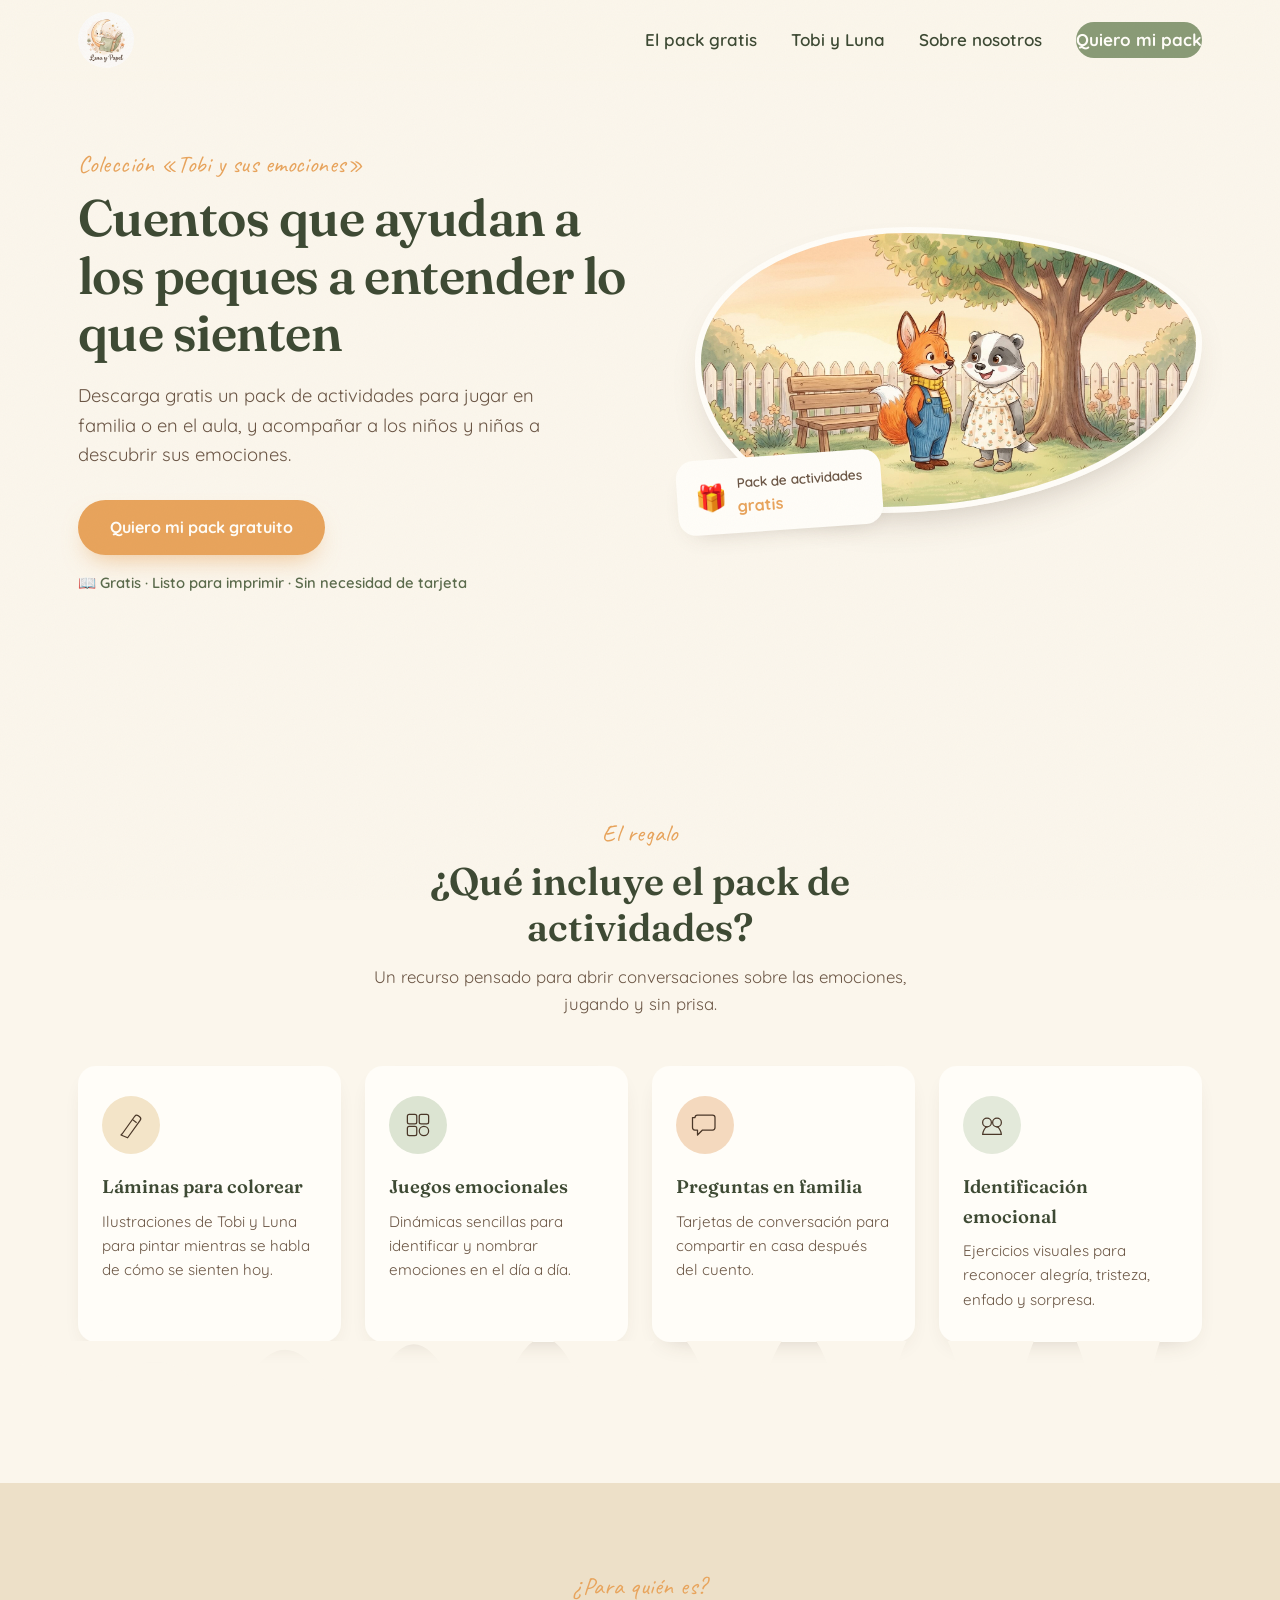
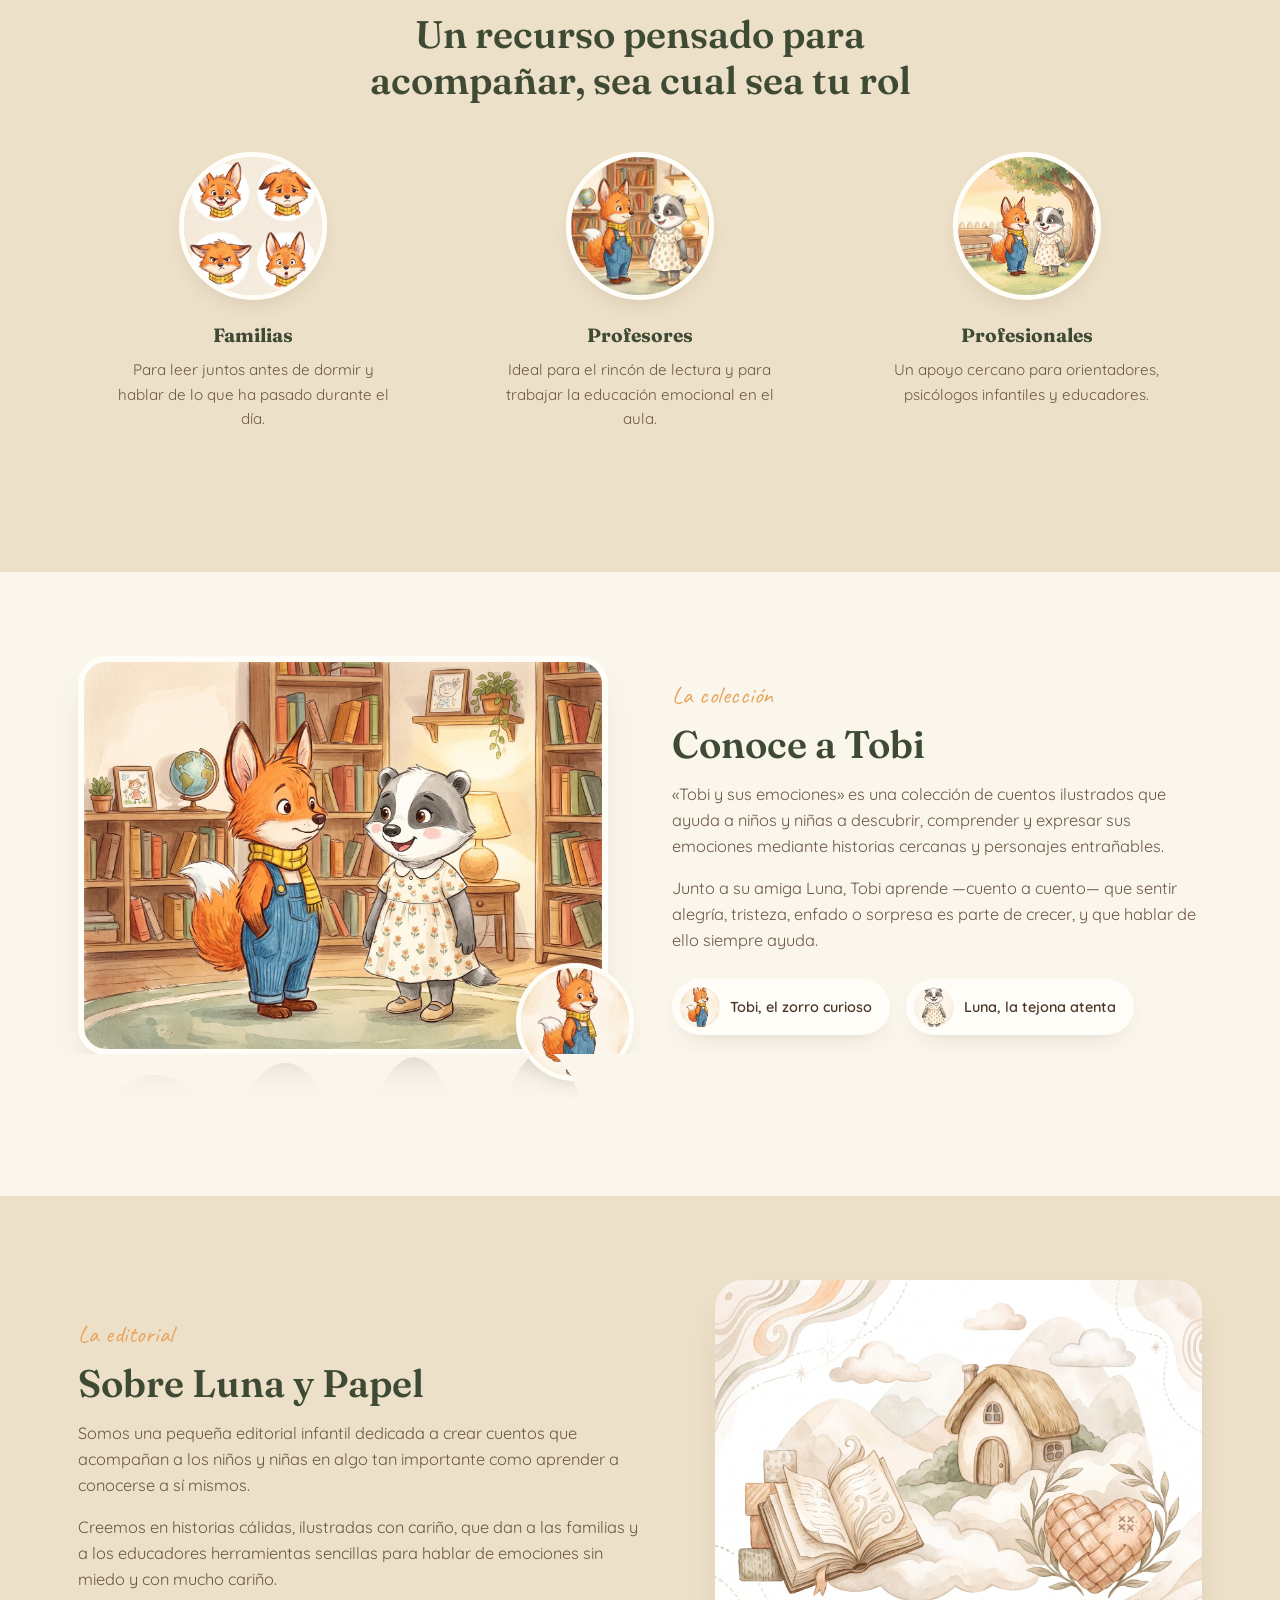
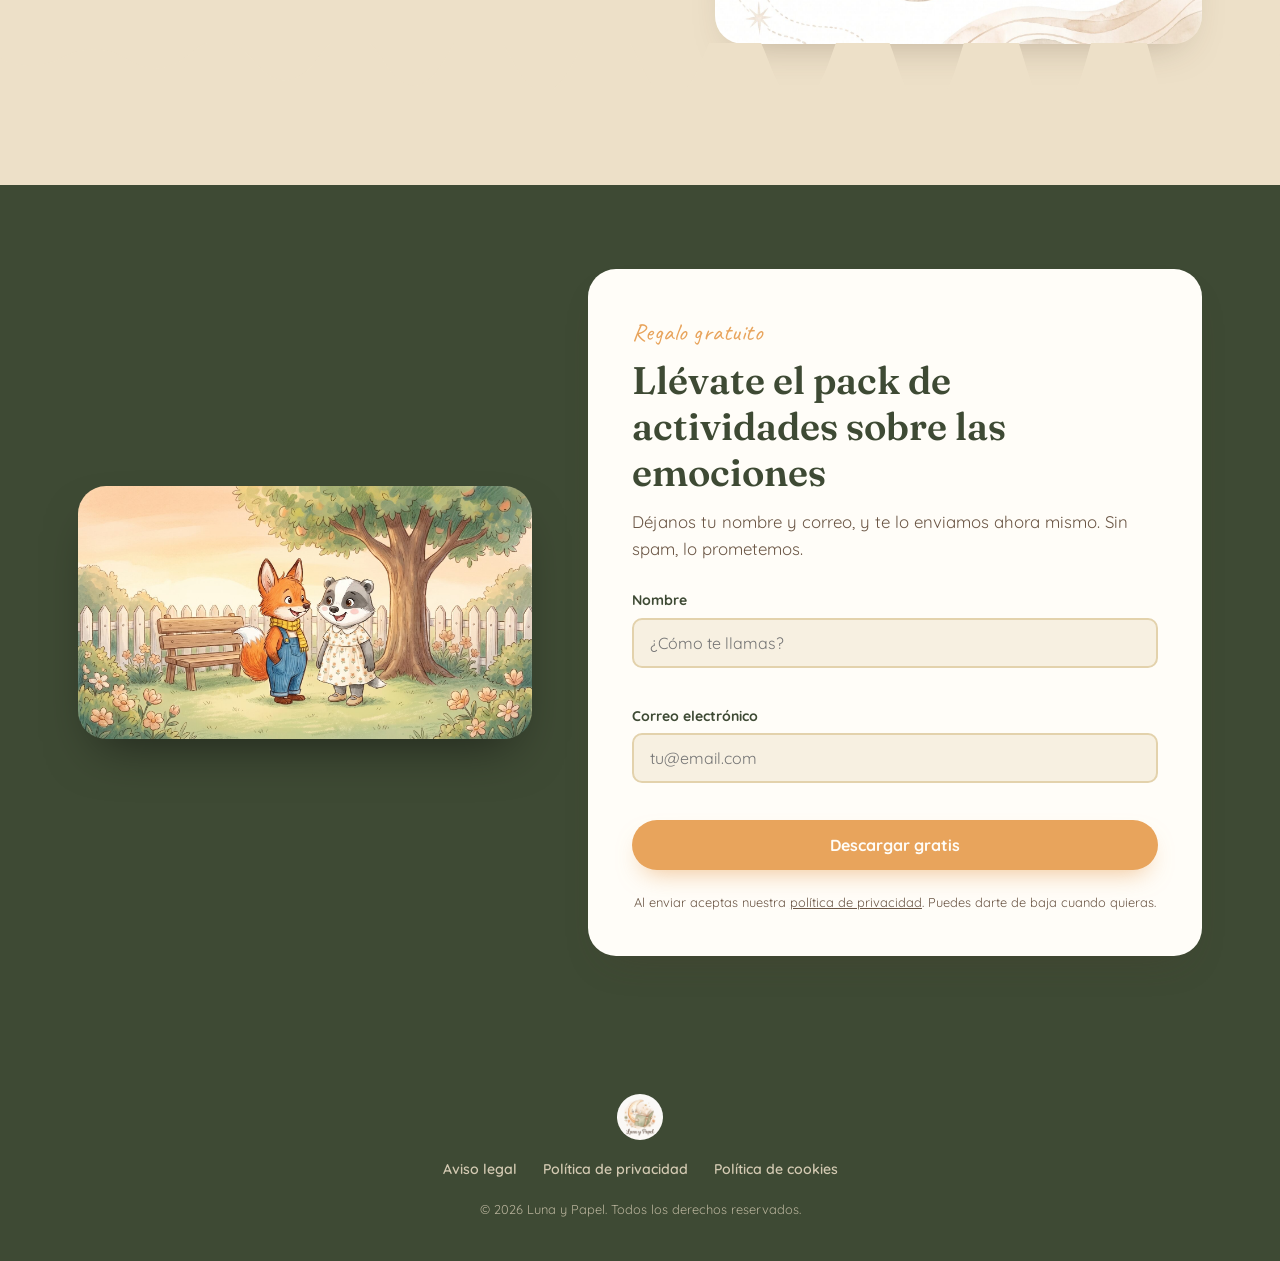
==== index.html @ a31ca4cf "Add files via upload" ====
<!DOCTYPE html>
<html lang="es">
<head>
<meta charset="UTF-8">
<meta name="viewport" content="width=device-width, initial-scale=1.0">
<title>Luna y Papel — Cuentos para entender las emociones</title>
<meta name="description" content="Pack de actividades gratuito sobre las emociones, inspirado en la colección de cuentos infantiles «Tobi y sus emociones». Para familias, profesores y educadores.">

<!-- Open Graph -->
<meta property="og:title" content="Luna y Papel — Cuentos que ayudan a los peques a entender lo que sienten">
<meta property="og:description" content="Descarga gratis el Pack de actividades sobre las emociones.">
<meta property="og:image" content="images/hero-jardin.jpg">
<meta property="og:type" content="website">

<link rel="icon" type="image/jpeg" href="images/logo.jpg">

<link rel="preconnect" href="https://fonts.googleapis.com">
<link rel="preconnect" href="https://fonts.gstatic.com" crossorigin>
<link href="https://fonts.googleapis.com/css2?family=Fraunces:ital,opsz,wght@0,9..144,400;0,9..144,500;0,9..144,600;0,9..144,700;1,9..144,500&family=Quicksand:wght@400;500;600;700&family=Caveat:wght@500;600;700&display=swap" rel="stylesheet">

<link rel="stylesheet" href="css/styles.css">
</head>
<body>

<!-- Bordado decorativo superior -->
<div class="grain-overlay" aria-hidden="true"></div>

<!-- ============ HEADER ============ -->
<header class="site-header" id="siteHeader">
  <div class="container header-inner">
    <a href="#top" class="brand">
      <img src="images/logo.jpg" alt="Luna y Papel" class="brand-logo">
    </a>
    <nav class="main-nav" id="mainNav">
      <a href="#pack">El pack gratis</a>
      <a href="#tobi">Tobi y Luna</a>
      <a href="#sobre-nosotros">Sobre nosotros</a>
      <a href="#captacion" class="nav-cta">Quiero mi pack</a>
    </nav>
    <button class="nav-toggle" id="navToggle" aria-label="Abrir menú" aria-expanded="false">
      <span></span><span></span><span></span>
    </button>
  </div>
</header>

<main id="top">

  <!-- ============ HERO ============ -->
  <section class="hero">
    <div class="container hero-inner">
      <div class="hero-copy reveal">
        <p class="eyebrow">Colección «Tobi y sus emociones»</p>
        <h1 class="hero-title">Cuentos que ayudan a los peques a entender lo que sienten</h1>
        <p class="hero-subtitle">Descarga gratis un pack de actividades para jugar en familia o en el aula, y acompañar a los niños y niñas a descubrir sus emociones.</p>
        <a href="#captacion" class="btn btn-primary">Quiero mi pack gratuito</a>
        <p class="hero-microcopy">📖 Gratis · Listo para imprimir · Sin necesidad de tarjeta</p>
      </div>
      <div class="hero-art reveal">
        <div class="hero-blob">
          <img src="images/hero-jardin.jpg" alt="Tobi el zorro y Luna la tejona conversando en un jardín cálido al atardecer">
        </div>
        <div class="hero-badge">
          <span class="badge-emoji">🎁</span>
          <span>Pack de actividades<br><strong>gratis</strong></span>
        </div>
      </div>
    </div>
    <div class="torn-edge" aria-hidden="true"></div>
  </section>

  <!-- ============ QUÉ INCLUYE EL PACK ============ -->
  <section class="section" id="pack">
    <div class="container">
      <p class="eyebrow center reveal">El regalo</p>
      <h2 class="section-title center reveal">¿Qué incluye el pack de actividades?</h2>
      <p class="section-lead center reveal">Un recurso pensado para abrir conversaciones sobre las emociones, jugando y sin prisa.</p>

      <div class="card-grid">
        <div class="feature-card reveal">
          <div class="feature-icon" style="--icon-bg:#F3E4C8;">
            <svg viewBox="0 0 48 48" fill="none"><path d="M10 38L30 10a4 4 0 0 1 5.6-.8l2.2 1.7a4 4 0 0 1 .8 5.6L18.6 44.4 8 40l2-2z" stroke="#4A3728" stroke-width="2" stroke-linejoin="round"/><path d="M26 15l7 5.4" stroke="#4A3728" stroke-width="2"/></svg>
          </div>
          <h3>Láminas para colorear</h3>
          <p>Ilustraciones de Tobi y Luna para pintar mientras se habla de cómo se sienten hoy.</p>
        </div>

        <div class="feature-card reveal">
          <div class="feature-icon" style="--icon-bg:#DCE4D2;">
            <svg viewBox="0 0 48 48" fill="none"><rect x="7" y="7" width="15" height="15" rx="3" stroke="#4A3728" stroke-width="2"/><rect x="26" y="7" width="15" height="15" rx="3" stroke="#4A3728" stroke-width="2"/><rect x="7" y="26" width="15" height="15" rx="3" stroke="#4A3728" stroke-width="2"/><circle cx="33.5" cy="33.5" r="7.5" stroke="#4A3728" stroke-width="2"/></svg>
          </div>
          <h3>Juegos emocionales</h3>
          <p>Dinámicas sencillas para identificar y nombrar emociones en el día a día.</p>
        </div>

        <div class="feature-card reveal">
          <div class="feature-icon" style="--icon-bg:#F4D9BE;">
            <svg viewBox="0 0 48 48" fill="none"><path d="M8 12a4 4 0 0 1 4-4h24a4 4 0 0 1 4 4v16a4 4 0 0 1-4 4H20l-8 8v-8h-4a4 4 0 0 1-4-4V12z" stroke="#4A3728" stroke-width="2" stroke-linejoin="round"/></svg>
          </div>
          <h3>Preguntas en familia</h3>
          <p>Tarjetas de conversación para compartir en casa después del cuento.</p>
        </div>

        <div class="feature-card reveal">
          <div class="feature-icon" style="--icon-bg:#E3E9DA;">
            <svg viewBox="0 0 48 48" fill="none"><circle cx="16" cy="20" r="7" stroke="#4A3728" stroke-width="2"/><circle cx="32" cy="20" r="7" stroke="#4A3728" stroke-width="2"/><path d="M16 27c-3 0-7 8-7 12h30c0-4-4-12-7-12" stroke="#4A3728" stroke-width="2" stroke-linecap="round" stroke-linejoin="round"/></svg>
          </div>
          <h3>Identificación emocional</h3>
          <p>Ejercicios visuales para reconocer alegría, tristeza, enfado y sorpresa.</p>
        </div>
      </div>
    </div>
    <div class="torn-edge flip" aria-hidden="true"></div>
  </section>

  <!-- ============ PARA QUIÉN ES ============ -->
  <section class="section section-alt" id="para-quien">
    <div class="container">
      <p class="eyebrow center reveal">¿Para quién es?</p>
      <h2 class="section-title center reveal">Un recurso pensado para acompañar, sea cual sea tu rol</h2>

      <div class="audience-grid">
        <div class="audience-item reveal">
          <div class="audience-avatar">
            <img src="images/tobi-emociones.jpg" alt="Cuatro expresiones de Tobi: feliz, triste, frustrado y sorprendido">
          </div>
          <h3>Familias</h3>
          <p>Para leer juntos antes de dormir y hablar de lo que ha pasado durante el día.</p>
        </div>
        <div class="audience-item reveal">
          <div class="audience-avatar">
            <img src="images/tobi-luna-habitacion.jpg" alt="Tobi y Luna conversando rodeados de libros">
          </div>
          <h3>Profesores</h3>
          <p>Ideal para el rincón de lectura y para trabajar la educación emocional en el aula.</p>
        </div>
        <div class="audience-item reveal">
          <div class="audience-avatar">
            <img src="images/hero-jardin.jpg" alt="Tobi y Luna en un jardín, conversando con calma">
          </div>
          <h3>Profesionales</h3>
          <p>Un apoyo cercano para orientadores, psicólogos infantiles y educadores.</p>
        </div>
      </div>
    </div>
    <div class="torn-edge" aria-hidden="true"></div>
  </section>

  <!-- ============ CONOCE A TOBI ============ -->
  <section class="section" id="tobi">
    <div class="container tobi-inner">
      <div class="tobi-art reveal">
        <img src="images/tobi-luna-habitacion.jpg" alt="Tobi el zorro y Luna la tejona charlando en una habitación acogedora llena de libros">
        <div class="tobi-portrait-float">
          <img src="images/tobi-solo.jpg" alt="Retrato de Tobi el zorro">
        </div>
      </div>
      <div class="tobi-copy reveal">
        <p class="eyebrow">La colección</p>
        <h2 class="section-title">Conoce a Tobi</h2>
        <p class="tobi-text">«Tobi y sus emociones» es una colección de cuentos ilustrados que ayuda a niños y niñas a descubrir, comprender y expresar sus emociones mediante historias cercanas y personajes entrañables.</p>
        <p class="tobi-text">Junto a su amiga Luna, Tobi aprende —cuento a cuento— que sentir alegría, tristeza, enfado o sorpresa es parte de crecer, y que hablar de ello siempre ayuda.</p>
        <div class="character-chips">
          <div class="chip">
            <img src="images/tobi-solo.jpg" alt="Tobi">
            <span>Tobi, el zorro curioso</span>
          </div>
          <div class="chip">
            <img src="images/luna-sola.jpg" alt="Luna">
            <span>Luna, la tejona atenta</span>
          </div>
        </div>
      </div>
    </div>
    <div class="torn-edge flip" aria-hidden="true"></div>
  </section>

  <!-- ============ SOBRE LUNA Y PAPEL ============ -->
  <section class="section section-alt" id="sobre-nosotros">
    <div class="container about-inner">
      <div class="about-copy reveal">
        <p class="eyebrow">La editorial</p>
        <h2 class="section-title">Sobre Luna y Papel</h2>
        <p class="tobi-text">Somos una pequeña editorial infantil dedicada a crear cuentos que acompañan a los niños y niñas en algo tan importante como aprender a conocerse a sí mismos.</p>
        <p class="tobi-text">Creemos en historias cálidas, ilustradas con cariño, que dan a las familias y a los educadores herramientas sencillas para hablar de emociones sin miedo y con mucho cariño.</p>
      </div>
      <div class="about-art reveal">
        <img src="images/hogar-simbolico.jpg" alt="Ilustración de una casita acogedora, un libro abierto y un corazón, símbolos de Luna y Papel">
      </div>
    </div>
    <div class="torn-edge" aria-hidden="true"></div>
  </section>

  <!-- ============ CAPTACIÓN ============ -->
  <section class="section capture-section" id="captacion">
    <div class="container capture-inner">
      <div class="capture-art reveal">
        <img src="images/hero-jardin.jpg" alt="Tobi y Luna esperando para acompañarte">
      </div>
      <div class="capture-card reveal">
        <p class="eyebrow">Regalo gratuito</p>
        <h2 class="section-title">Llévate el pack de actividades sobre las emociones</h2>
        <p class="section-lead">Déjanos tu nombre y correo, y te lo enviamos ahora mismo. Sin spam, lo prometemos.</p>

        <form id="leadForm" class="lead-form" novalidate>
          <div class="field">
            <label for="name">Nombre</label>
            <input type="text" id="name" name="name" placeholder="¿Cómo te llamas?" required autocomplete="given-name">
            <span class="field-error" id="nameError"></span>
          </div>
          <div class="field">
            <label for="email">Correo electrónico</label>
            <input type="email" id="email" name="email" placeholder="tu@email.com" required autocomplete="email">
            <span class="field-error" id="emailError"></span>
          </div>
          <button type="submit" class="btn btn-primary btn-block">
            <span class="btn-label">Descargar gratis</span>
          </button>
          <p class="form-privacy">Al enviar aceptas nuestra <a href="#privacidad">política de privacidad</a>. Puedes darte de baja cuando quieras.</p>
        </form>

        <div class="lead-success" id="leadSuccess" hidden>
          <div class="success-icon">🌙</div>
          <h3>¡Gracias, <span id="successName">amigo/a</span>!</h3>
          <p>Revisa tu correo — tu pack de actividades está a punto de llegar.</p>
        </div>
      </div>
    </div>
  </section>

</main>

<!-- ============ FOOTER ============ -->
<footer class="site-footer">
  <div class="container footer-inner">
    <img src="images/logo.jpg" alt="Luna y Papel" class="footer-logo">
    <nav class="footer-nav">
      <a href="#aviso-legal" id="aviso-legal">Aviso legal</a>
      <a href="#privacidad" id="privacidad">Política de privacidad</a>
      <a href="#cookies" id="cookies">Política de cookies</a>
    </nav>
    <p class="footer-copy">© <span id="year"></span> Luna y Papel. Todos los derechos reservados.</p>
  </div>
</footer>

<script src="js/script.js"></script>
</body>
</html>
---- css/styles.css ----
/* ==========================================================
   LUNA Y PAPEL — Design tokens
   ========================================================== */
:root{
  --cream:        #FBF6EC;
  --cream-soft:    #F7F0E1;
  --beige:        #EDE0C8;
  --beige-deep:   #E3D2AC;
  --sage:         #8A9B76;
  --sage-dark:    #5B6B4C;
  --sage-deepest: #3E4A34;
  --apricot:      #E8A45C;
  --apricot-soft: #F3C88E;
  --ink:          #4A3728;
  --ink-soft:     #6B5645;
  --paper-white:  #FFFDF8;

  --font-display: "Fraunces", Georgia, serif;
  --font-body: "Quicksand", "Trebuchet MS", sans-serif;
  --font-script: "Caveat", cursive;

  --radius-lg: 28px;
  --radius-md: 18px;
  --radius-sm: 10px;

  --shadow-soft: 0 18px 40px -22px rgba(74, 55, 40, 0.35);
  --shadow-card: 0 10px 26px -16px rgba(74, 55, 40, 0.3);

  --container-w: 1180px;
}

/* ==========================================================
   RESET
   ========================================================== */
*, *::before, *::after{ box-sizing: border-box; }
html{ scroll-behavior: smooth; }
body{
  margin:0;
  font-family: var(--font-body);
  color: var(--ink);
  background: var(--cream);
  font-size: 17px;
  line-height: 1.6;
  -webkit-font-smoothing: antialiased;
}
img{ max-width:100%; display:block; }
a{ color: inherit; text-decoration:none; }
ul{ list-style:none; margin:0; padding:0; }
button{ font-family:inherit; cursor:pointer; }
h1,h2,h3{ font-family: var(--font-display); margin:0; color: var(--sage-deepest); }
p{ margin:0; }

.container{
  max-width: var(--container-w);
  margin: 0 auto;
  padding: 0 28px;
}

@media (prefers-reduced-motion: reduce){
  html{ scroll-behavior:auto; }
  *{ animation-duration: 0.01ms !important; transition-duration: 0.01ms !important; }
}

/* subtle paper grain */
.grain-overlay{
  position: fixed; inset:0; pointer-events:none; z-index: 999;
  opacity: 0.035; mix-blend-mode: multiply;
  background-image: url("data:image/svg+xml,%3Csvg xmlns='http://www.w3.org/2000/svg' width='120' height='120'%3E%3Cfilter id='n'%3E%3CfeTurbulence type='fractalNoise' baseFrequency='0.9' numOctaves='2' stitchTiles='stitch'/%3E%3C/filter%3E%3Crect width='100%25' height='100%25' filter='url(%23n)'/%3E%3C/svg%3E");
}

/* ==========================================================
   REVEAL ON SCROLL
   ========================================================== */
.reveal{
  opacity: 0;
  transform: translateY(22px);
  transition: opacity 0.7s ease, transform 0.7s ease;
}
.reveal.is-visible{
  opacity: 1;
  transform: translateY(0);
}

/* ==========================================================
   BUTTONS
   ========================================================== */
.btn{
  display: inline-flex;
  align-items:center;
  justify-content:center;
  gap: 8px;
  padding: 15px 32px;
  border-radius: 999px;
  font-family: var(--font-body);
  font-weight: 700;
  font-size: 1rem;
  border: none;
  cursor: pointer;
  transition: transform 0.25s ease, box-shadow 0.25s ease, background 0.25s ease;
}
.btn-primary{
  background: var(--apricot);
  color: var(--paper-white);
  box-shadow: 0 12px 24px -10px rgba(232, 164, 92, 0.65);
}
.btn-primary:hover{
  background: #DE944A;
  transform: translateY(-2px);
  box-shadow: 0 16px 28px -10px rgba(232, 164, 92, 0.75);
}
.btn-primary:active{ transform: translateY(0); }
.btn-block{ width: 100%; }

/* ==========================================================
   HEADER
   ========================================================== */
.site-header{
  position: sticky;
  top: 0;
  z-index: 100;
  background: rgba(251, 246, 236, 0.85);
  backdrop-filter: blur(10px);
  border-bottom: 1px solid transparent;
  transition: border-color 0.3s ease, box-shadow 0.3s ease;
}
.site-header.scrolled{
  border-bottom-color: var(--beige-deep);
  box-shadow: 0 6px 18px -14px rgba(74,55,40,0.4);
}
.header-inner{
  display:flex;
  align-items:center;
  justify-content:space-between;
  padding-top: 12px;
  padding-bottom: 12px;
}
.brand-logo{
  height: 56px;
  width: auto;
  border-radius: 50%;
  object-fit: cover;
}
.main-nav{
  display:flex;
  align-items:center;
  gap: 34px;
  font-weight: 600;
  color: var(--sage-deepest);
}
.main-nav a{
  position: relative;
  padding: 4px 0;
  transition: color 0.2s ease;
}
.main-nav a:not(.nav-cta):hover{ color: var(--apricot); }
.main-nav a:not(.nav-cta)::after{
  content:"";
  position:absolute; left:0; bottom:-2px;
  width:0; height:2px;
  background: var(--apricot);
  transition: width 0.25s ease;
}
.main-nav a:not(.nav-cta):hover::after{ width: 100%; }
.nav-cta{
  background: var(--sage);
  color: var(--paper-white) !important;
  padding: 10px 22px;
  border-radius: 999px;
  font-weight: 700;
  transition: background 0.25s ease, transform 0.25s ease;
}
.nav-cta:hover{ background: var(--sage-dark); transform: translateY(-1px); }

.nav-toggle{
  display:none;
  flex-direction:column;
  gap: 5px;
  background:none;
  border:none;
  padding: 8px;
}
.nav-toggle span{
  width: 24px; height: 2px;
  background: var(--sage-deepest);
  border-radius: 2px;
  transition: transform 0.25s ease, opacity 0.25s ease;
}

/* ==========================================================
   HERO
   ========================================================== */
.hero{
  position: relative;
  padding: 64px 0 0;
  overflow: hidden;
}
.hero-inner{
  display: grid;
  grid-template-columns: 1.05fr 0.95fr;
  gap: 56px;
  align-items: center;
  padding-bottom: 90px;
}
.eyebrow{
  font-family: var(--font-script);
  font-size: 1.5rem;
  color: var(--apricot);
  margin: 0 0 6px;
  letter-spacing: 0.02em;
}
.eyebrow.center{ text-align:center; }
.hero-title{
  font-size: clamp(2.1rem, 4vw, 3.35rem);
  line-height: 1.12;
  font-weight: 600;
  margin-bottom: 20px;
  letter-spacing: -0.01em;
}
.hero-subtitle{
  font-size: 1.15rem;
  color: var(--ink-soft);
  max-width: 480px;
  margin-bottom: 30px;
}
.hero-microcopy{
  margin-top: 16px;
  font-size: 0.92rem;
  color: var(--sage-dark);
  font-weight: 600;
}

.hero-art{ position: relative; }
.hero-blob{
  border-radius: 42% 58% 63% 37% / 47% 40% 60% 53%;
  overflow: hidden;
  box-shadow: var(--shadow-soft);
  aspect-ratio: 16 / 9;
  border: 6px solid var(--paper-white);
}
.hero-blob img{ width:100%; height:100%; object-fit: cover; }

.hero-badge{
  position: absolute;
  bottom: -18px;
  left: -18px;
  background: var(--paper-white);
  border-radius: var(--radius-md);
  padding: 14px 18px;
  box-shadow: var(--shadow-card);
  display:flex;
  align-items:center;
  gap: 10px;
  font-family: var(--font-body);
  font-size: 0.85rem;
  font-weight: 600;
  color: var(--ink-soft);
  transform: rotate(-4deg);
}
.hero-badge strong{ color: var(--apricot); font-size: 1rem; }
.badge-emoji{ font-size: 1.6rem; }

/* torn paper divider */
.torn-edge{
  position: relative;
  height: 46px;
  width: 100%;
  background: var(--cream);
  -webkit-mask-image: url("data:image/svg+xml,%3Csvg xmlns='http://www.w3.org/2000/svg' viewBox='0 0 1200 60' preserveAspectRatio='none'%3E%3Cpath d='M0 20 Q30 40 60 18 T120 22 T180 12 T240 26 T300 16 T360 24 T420 14 T480 22 T540 18 T600 26 T660 16 T720 22 T780 14 T840 24 T900 16 T960 22 T1020 14 T1080 24 T1140 16 T1200 20 L1200 60 L0 60 Z'/%3E%3C/svg%3E");
  mask-image: url("data:image/svg+xml,%3Csvg xmlns='http://www.w3.org/2000/svg' viewBox='0 0 1200 60' preserveAspectRatio='none'%3E%3Cpath d='M0 20 Q30 40 60 18 T120 22 T180 12 T240 26 T300 16 T360 24 T420 14 T480 22 T540 18 T600 26 T660 16 T720 22 T780 14 T840 24 T900 16 T960 22 T1020 14 T1080 24 T1140 16 T1200 20 L1200 60 L0 60 Z'/%3E%3C/svg%3E");
  -webkit-mask-size: 100% 100%;
  mask-size: 100% 100%;
  margin-top: -1px;
}
.section-alt .torn-edge,
.torn-edge.flip{
  background: var(--cream);
}
.torn-edge.flip{
  transform: scaleY(-1);
}

/* ==========================================================
   SECTIONS (generic)
   ========================================================== */
.section{
  position: relative;
  padding: 84px 0 96px;
  background: var(--cream);
}
.section-alt{
  background: var(--beige);
}
.section-alt .torn-edge{ background: var(--beige); }
.section-title{
  font-size: clamp(1.7rem, 3vw, 2.4rem);
  font-weight: 600;
  line-height: 1.2;
  margin-bottom: 14px;
  max-width: 640px;
}
.section-title.center{ margin-left:auto; margin-right:auto; text-align:center; }
.section-lead{
  color: var(--ink-soft);
  font-size: 1.05rem;
  max-width: 560px;
  margin-bottom: 20px;
}
.section-lead.center{ margin-left:auto; margin-right:auto; text-align:center; }

/* ==========================================================
   FEATURE CARDS (pack contents)
   ========================================================== */
.card-grid{
  margin-top: 48px;
  display: grid;
  grid-template-columns: repeat(4, 1fr);
  gap: 24px;
}
.feature-card{
  background: var(--paper-white);
  border-radius: var(--radius-md);
  padding: 30px 24px;
  box-shadow: var(--shadow-card);
  transition: transform 0.3s ease, box-shadow 0.3s ease;
}
.feature-card:hover{
  transform: translateY(-6px);
  box-shadow: 0 20px 34px -18px rgba(74,55,40,0.4);
}
.feature-icon{
  width: 58px; height: 58px;
  border-radius: 50%;
  background: var(--icon-bg, var(--beige));
  display:flex; align-items:center; justify-content:center;
  margin-bottom: 18px;
}
.feature-icon svg{ width: 30px; height: 30px; }
.feature-card h3{
  font-size: 1.15rem;
  margin-bottom: 8px;
  font-weight: 600;
}
.feature-card p{
  color: var(--ink-soft);
  font-size: 0.95rem;
}

/* ==========================================================
   AUDIENCE
   ========================================================== */
.audience-grid{
  margin-top: 48px;
  display: grid;
  grid-template-columns: repeat(3, 1fr);
  gap: 36px;
  text-align: center;
}
.audience-avatar{
  width: 148px; height: 148px;
  border-radius: 50%;
  overflow: hidden;
  margin: 0 auto 20px;
  border: 5px solid var(--paper-white);
  box-shadow: var(--shadow-card);
}
.audience-avatar img{ width:100%; height:100%; object-fit: cover; }
.audience-item h3{ font-size: 1.2rem; margin-bottom: 8px; }
.audience-item p{ color: var(--ink-soft); font-size: 0.95rem; max-width: 280px; margin: 0 auto; }

/* ==========================================================
   TOBI SECTION
   ========================================================== */
.tobi-inner{
  display:grid;
  grid-template-columns: 1fr 1fr;
  gap: 64px;
  align-items:center;
}
.tobi-art{ position:relative; }
.tobi-art img{
  border-radius: var(--radius-lg);
  box-shadow: var(--shadow-soft);
  border: 6px solid var(--paper-white);
}
.tobi-portrait-float{
  position:absolute;
  bottom: -26px; right: -26px;
  width: 118px; height: 118px;
  border-radius: 50%;
  border: 5px solid var(--paper-white);
  box-shadow: var(--shadow-card);
  overflow:hidden;
  background: var(--beige);
}
.tobi-portrait-float img{ width:100%; height:100%; object-fit: cover; border:none; border-radius:0; box-shadow:none; }
.tobi-text{
  color: var(--ink-soft);
  margin-bottom: 16px;
  font-size: 1.02rem;
}
.character-chips{
  display:flex;
  gap: 16px;
  margin-top: 26px;
  flex-wrap: wrap;
}
.chip{
  display:flex;
  align-items:center;
  gap: 10px;
  background: var(--paper-white);
  border-radius: 999px;
  padding: 8px 18px 8px 8px;
  box-shadow: var(--shadow-card);
  font-weight: 600;
  font-size: 0.9rem;
}
.chip img{
  width: 40px; height: 40px;
  border-radius: 50%;
  object-fit: cover;
}

/* ==========================================================
   ABOUT
   ========================================================== */
.about-inner{
  display:grid;
  grid-template-columns: 1fr 0.85fr;
  gap: 64px;
  align-items:center;
}
.about-art img{
  border-radius: var(--radius-lg);
  box-shadow: var(--shadow-soft);
}

/* ==========================================================
   CAPTURE SECTION
   ========================================================== */
.capture-section{
  background: var(--sage-deepest);
  overflow:hidden;
}
.capture-inner{
  display:grid;
  grid-template-columns: 0.85fr 1.15fr;
  gap: 56px;
  align-items:center;
}
.capture-art img{
  border-radius: var(--radius-lg);
  box-shadow: 0 24px 50px -20px rgba(0,0,0,0.5);
}
.capture-card{
  background: var(--paper-white);
  border-radius: var(--radius-lg);
  padding: 44px;
  box-shadow: var(--shadow-soft);
}
.capture-card .section-title{ max-width: none; }
.capture-card .section-lead{ margin-bottom: 26px; }

.lead-form{ display:flex; flex-direction:column; gap: 18px; }
.field{ display:flex; flex-direction:column; gap: 6px; }
.field label{
  font-weight: 700;
  font-size: 0.88rem;
  color: var(--sage-deepest);
}
.field input{
  border: 2px solid var(--beige-deep);
  background: var(--cream-soft);
  border-radius: var(--radius-sm);
  padding: 13px 16px;
  font-family: var(--font-body);
  font-size: 1rem;
  color: var(--ink);
  transition: border-color 0.2s ease, background 0.2s ease;
}
.field input:focus{
  outline: none;
  border-color: var(--sage);
  background: var(--paper-white);
}
.field input.invalid{ border-color: #C2604A; }
.field-error{
  font-size: 0.8rem;
  color: #C2604A;
  min-height: 1em;
}
.form-privacy{
  font-size: 0.8rem;
  color: var(--ink-soft);
  text-align:center;
  margin-top: 4px;
}
.form-privacy a{ text-decoration: underline; }

.lead-success{ text-align:center; padding: 20px 0; }
.success-icon{ font-size: 2.6rem; margin-bottom: 10px; }
.lead-success h3{ font-size: 1.4rem; margin-bottom: 8px; }
.lead-success p{ color: var(--ink-soft); }

/* ==========================================================
   FOOTER
   ========================================================== */
.site-footer{
  background: var(--sage-deepest);
  color: var(--beige);
  padding: 42px 0;
}
.footer-inner{
  display:flex;
  flex-direction:column;
  align-items:center;
  gap: 18px;
  text-align:center;
}
.footer-logo{
  height: 46px;
  border-radius: 50%;
}
.footer-nav{
  display:flex;
  gap: 26px;
  flex-wrap: wrap;
  justify-content:center;
  font-size: 0.88rem;
  font-weight: 600;
  color: var(--beige);
}
.footer-nav a{ opacity: 0.85; transition: opacity 0.2s ease; }
.footer-nav a:hover{ opacity: 1; text-decoration: underline; }
.footer-copy{
  font-size: 0.8rem;
  color: rgba(237, 224, 200, 0.7);
}

/* ==========================================================
   RESPONSIVE
   ========================================================== */
@media (max-width: 980px){
  .hero-inner, .tobi-inner, .about-inner, .capture-inner{
    grid-template-columns: 1fr;
  }
  .tobi-art, .about-art, .capture-art{ order: -1; }
  .card-grid{ grid-template-columns: repeat(2, 1fr); }
  .audience-grid{ grid-template-columns: 1fr; gap: 44px; }
  .capture-card{ padding: 32px; }
}

@media (max-width: 760px){
  .main-nav{
    position: fixed;
    top: 78px; left: 0; right: 0;
    background: var(--cream);
    flex-direction: column;
    align-items: flex-start;
    gap: 4px;
    padding: 18px 28px 28px;
    box-shadow: 0 14px 24px -18px rgba(74,55,40,0.4);
    transform: translateY(-12px);
    opacity: 0;
    pointer-events: none;
    transition: opacity 0.25s ease, transform 0.25s ease;
  }
  .main-nav a{ padding: 10px 0; width: 100%; }
  .main-nav.open{
    transform: translateY(0);
    opacity: 1;
    pointer-events: auto;
  }
  .nav-cta{ margin-top: 6px; text-align:center; }
  .nav-toggle{ display:flex; }
  .nav-toggle.open span:nth-child(1){ transform: translateY(7px) rotate(45deg); }
  .nav-toggle.open span:nth-child(2){ opacity: 0; }
  .nav-toggle.open span:nth-child(3){ transform: translateY(-7px) rotate(-45deg); }

  .card-grid{ grid-template-columns: 1fr; }
  .section{ padding: 60px 0 70px; }
  .hero{ padding-top: 40px; }
  .hero-inner{ padding-bottom: 70px; }
  .hero-badge{ left: 8px; bottom: -16px; }
  .capture-card{ padding: 26px; }
}
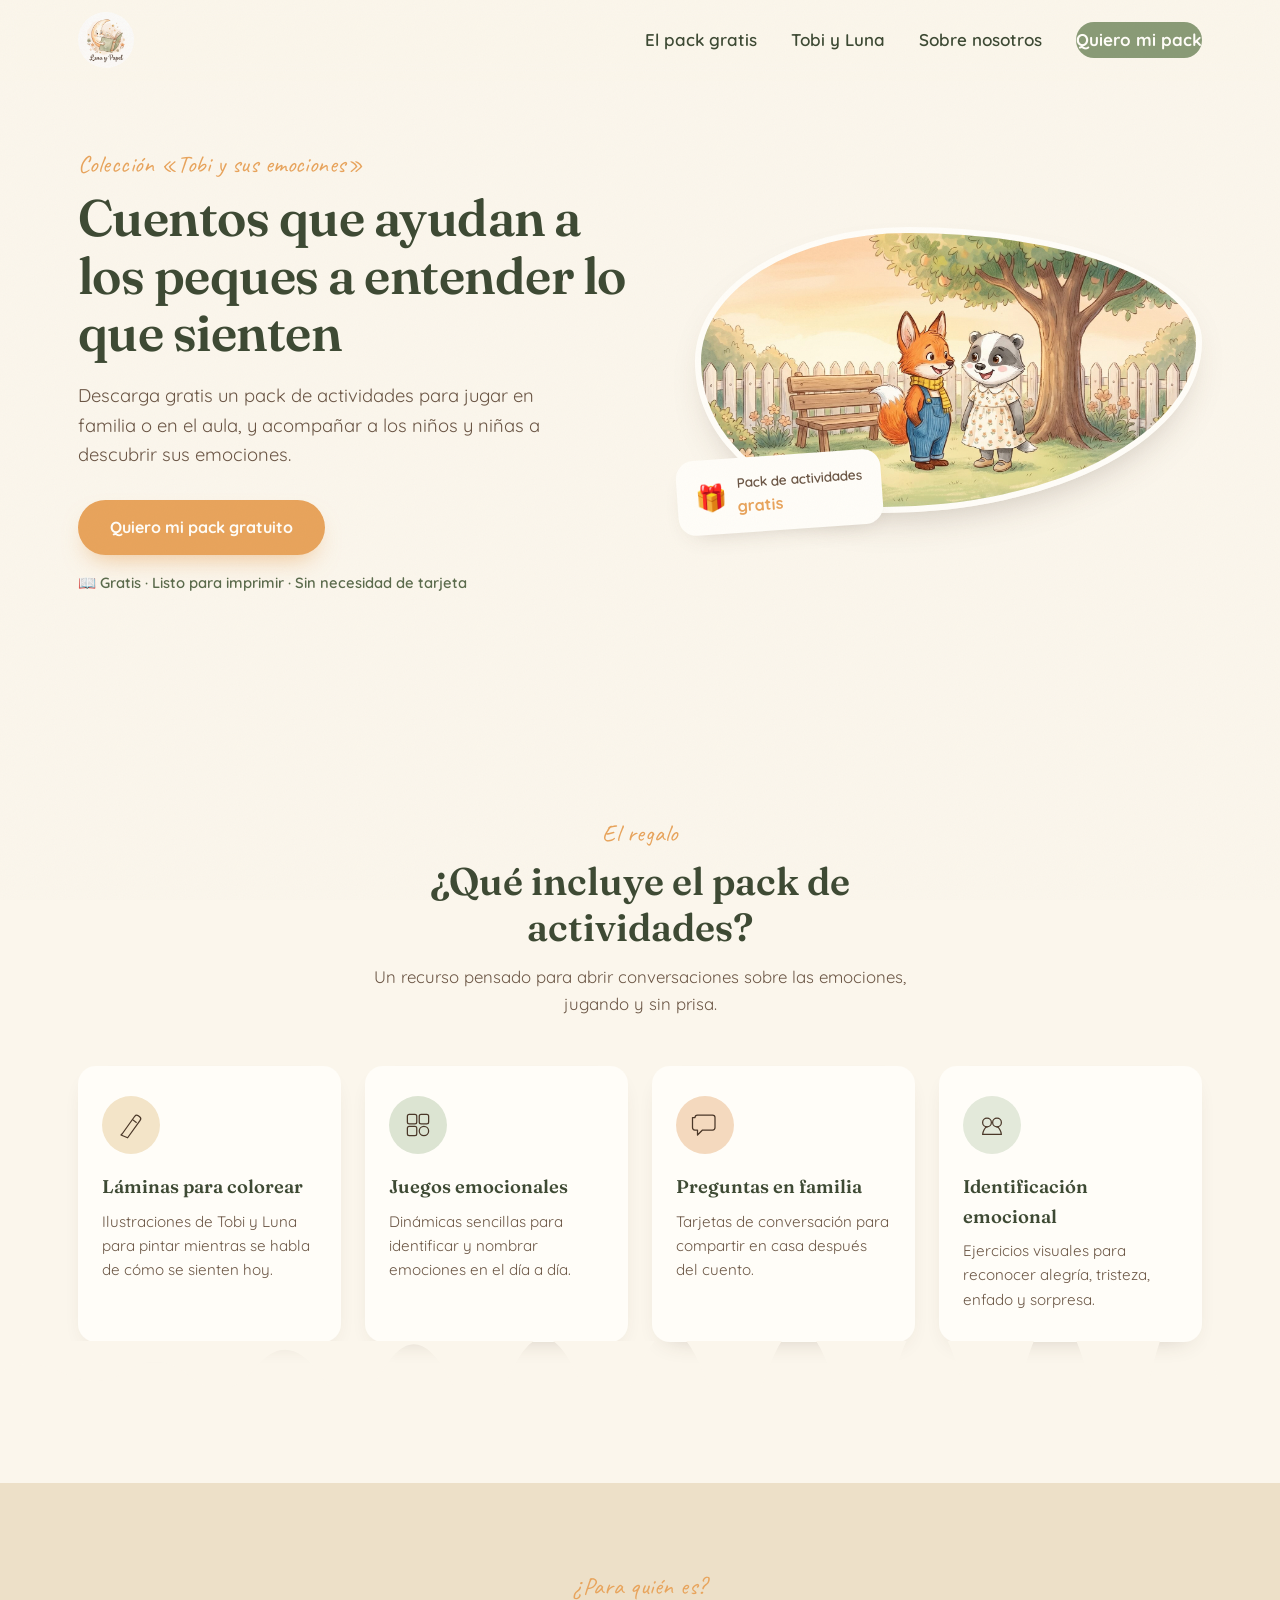
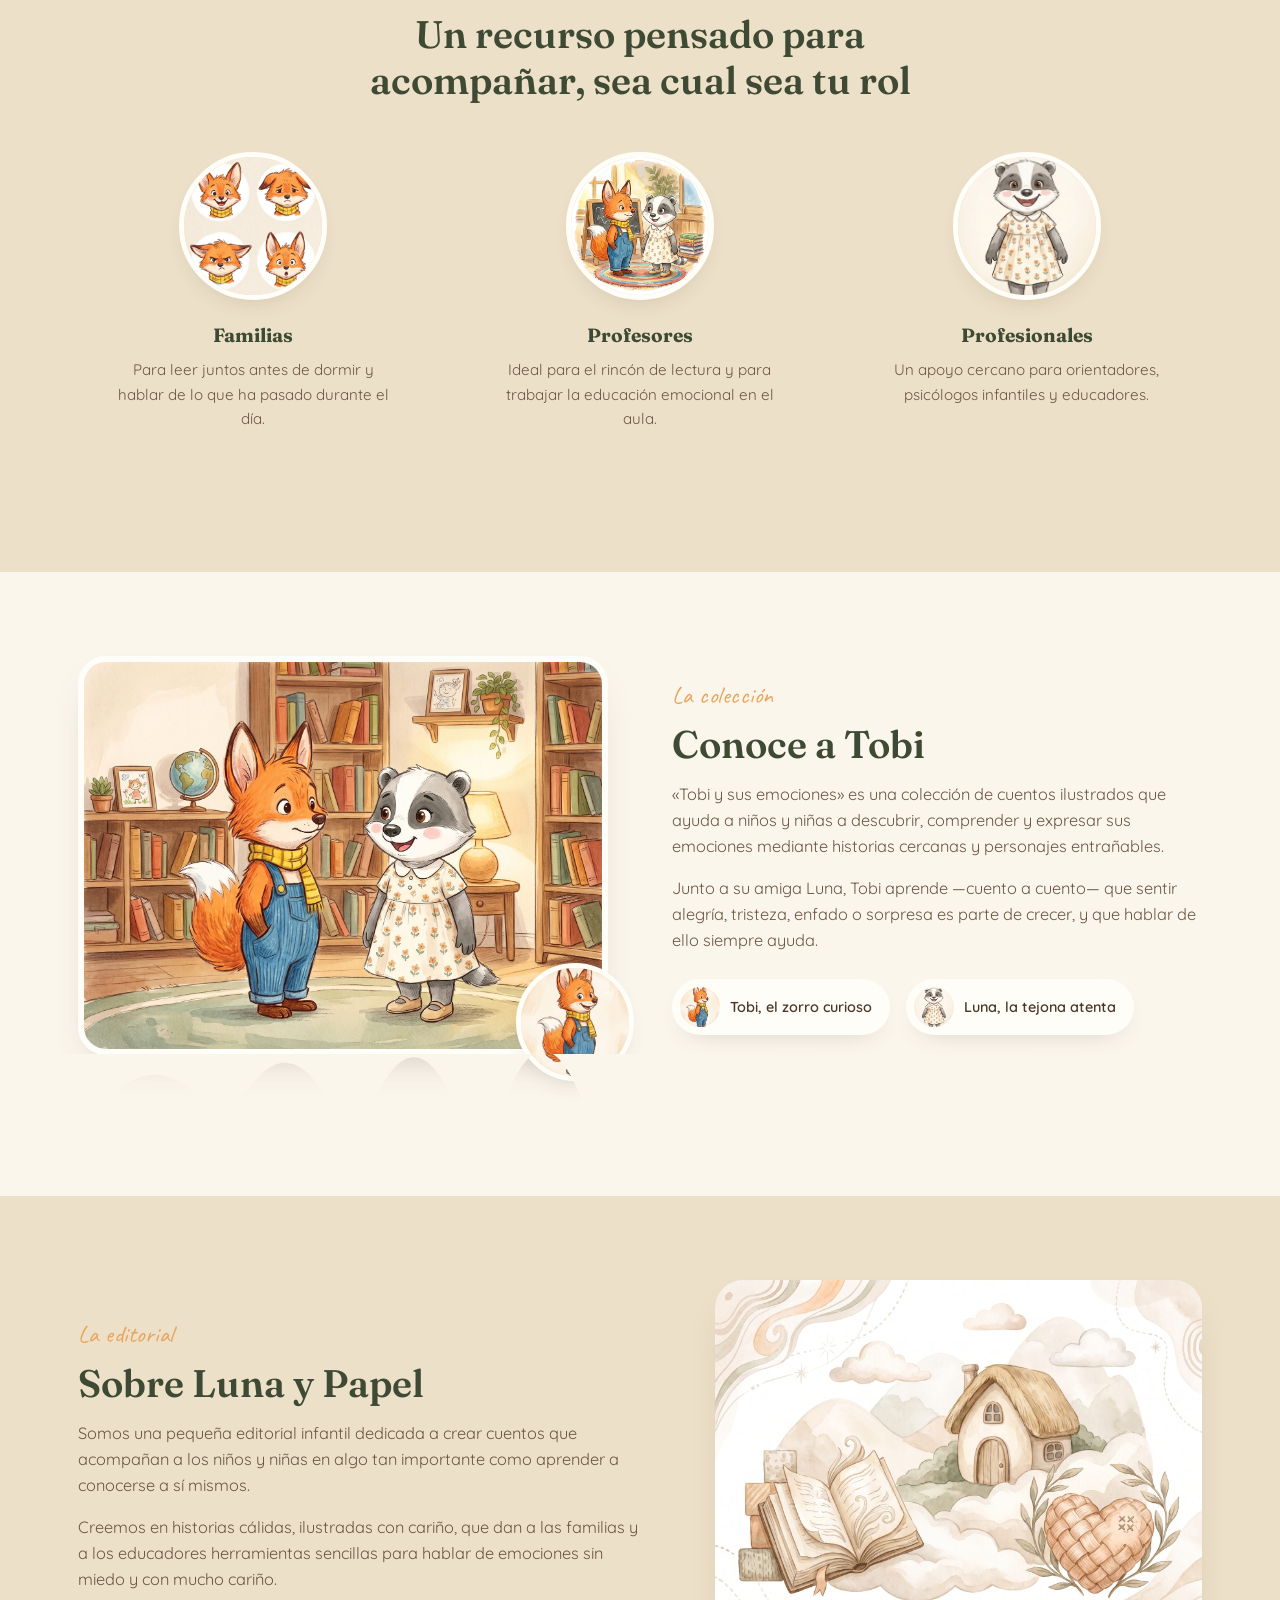
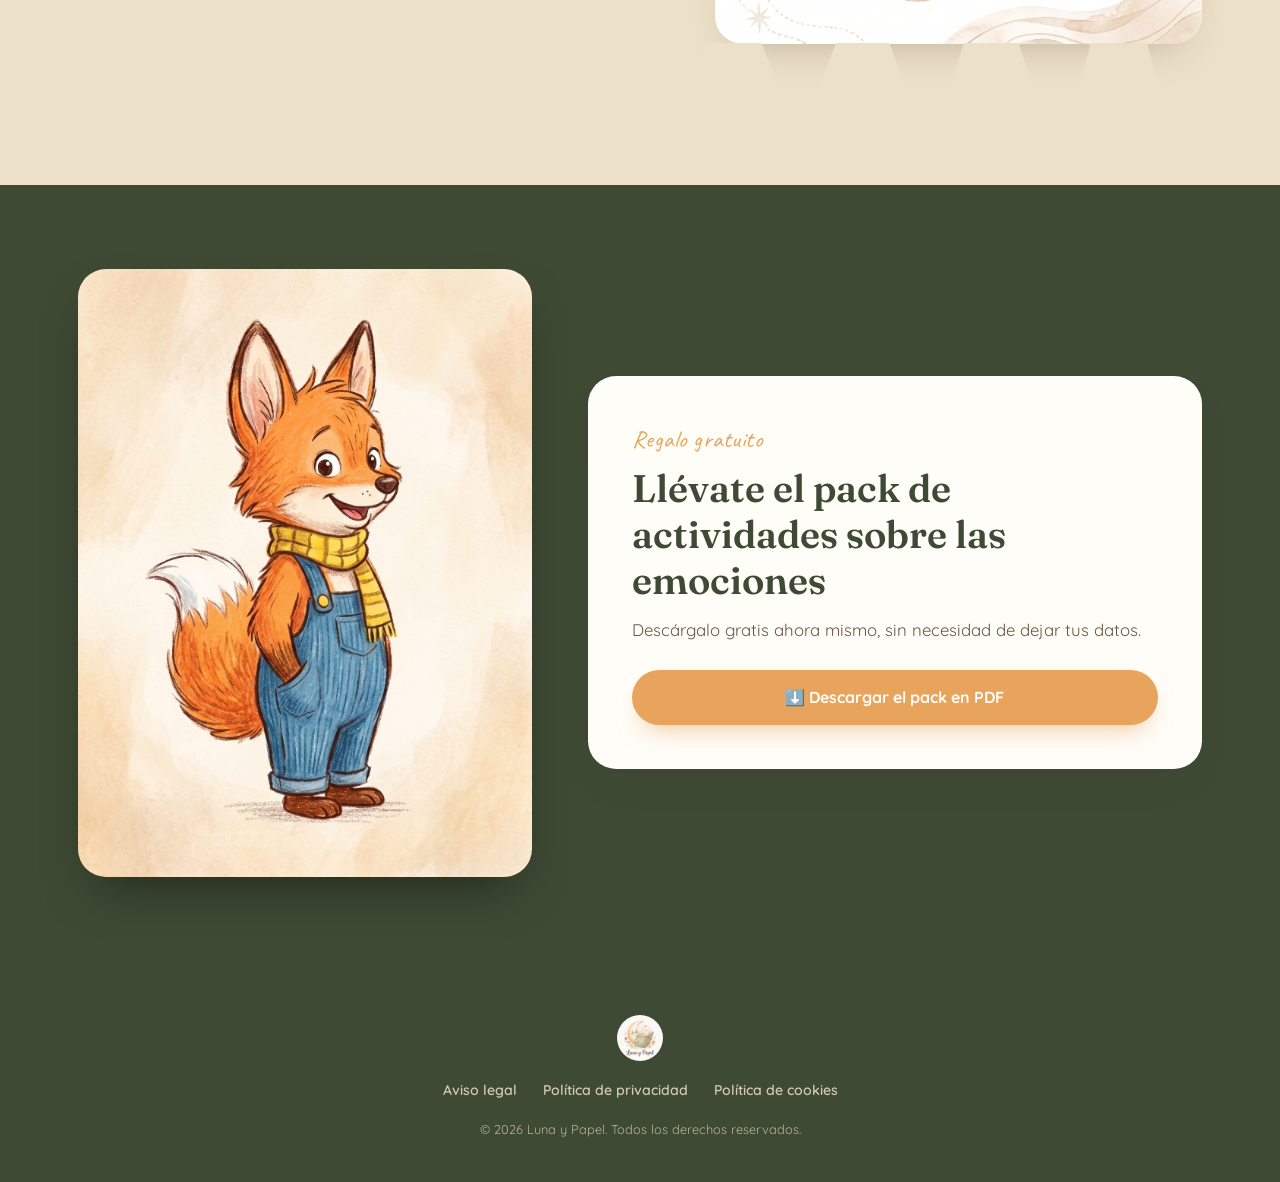
==== commit ffadf4d9: "Add files via upload" ====
--- a/index.html
+++ b/index.html
@@ -128,14 +128,14 @@
         </div>
         <div class="audience-item reveal">
           <div class="audience-avatar">
-            <img src="images/tobi-luna-habitacion.jpg" alt="Tobi y Luna conversando rodeados de libros">
+            <img src="images/aula-profesores.jpg" alt="Tobi y Luna en un aula acogedora con pizarra y cuentos">
           </div>
           <h3>Profesores</h3>
           <p>Ideal para el rincón de lectura y para trabajar la educación emocional en el aula.</p>
         </div>
         <div class="audience-item reveal">
           <div class="audience-avatar">
-            <img src="images/hero-jardin.jpg" alt="Tobi y Luna en un jardín, conversando con calma">
+            <img src="images/luna-sola.jpg" alt="Retrato de Luna la tejona">
           </div>
           <h3>Profesionales</h3>
           <p>Un apoyo cercano para orientadores, psicólogos infantiles y educadores.</p>
@@ -194,35 +194,18 @@
   <section class="section capture-section" id="captacion">
     <div class="container capture-inner">
       <div class="capture-art reveal">
-        <img src="images/hero-jardin.jpg" alt="Tobi y Luna esperando para acompañarte">
+        <img src="images/tobi-solo.jpg" alt="Tobi el zorro invitándote a descargar el pack">
       </div>
       <div class="capture-card reveal">
         <p class="eyebrow">Regalo gratuito</p>
         <h2 class="section-title">Llévate el pack de actividades sobre las emociones</h2>
-        <p class="section-lead">Déjanos tu nombre y correo, y te lo enviamos ahora mismo. Sin spam, lo prometemos.</p>
-
-        <form id="leadForm" class="lead-form" novalidate>
-          <div class="field">
-            <label for="name">Nombre</label>
-            <input type="text" id="name" name="name" placeholder="¿Cómo te llamas?" required autocomplete="given-name">
-            <span class="field-error" id="nameError"></span>
-          </div>
-          <div class="field">
-            <label for="email">Correo electrónico</label>
-            <input type="email" id="email" name="email" placeholder="tu@email.com" required autocomplete="email">
-            <span class="field-error" id="emailError"></span>
-          </div>
-          <button type="submit" class="btn btn-primary btn-block">
-            <span class="btn-label">Descargar gratis</span>
-          </button>
-          <p class="form-privacy">Al enviar aceptas nuestra <a href="#privacidad">política de privacidad</a>. Puedes darte de baja cuando quieras.</p>
-        </form>
-
-        <div class="lead-success" id="leadSuccess" hidden>
-          <div class="success-icon">🌙</div>
-          <h3>¡Gracias, <span id="successName">amigo/a</span>!</h3>
-          <p>Revisa tu correo — tu pack de actividades está a punto de llegar.</p>
-        </div>
+        <p class="section-lead">Descárgalo gratis ahora mismo, sin necesidad de dejar tus datos.</p>
+
+        <a href="descargas/Pack-actividades-emociones-Luna-y-Papel.pdf"
+           download
+           class="btn btn-primary btn-block download-btn">
+          ⬇️ Descargar el pack en PDF
+        </a>
       </div>
     </div>
   </section>
--- a/css/styles.css
+++ b/css/styles.css
@@ -500,7 +500,8 @@
 .lead-success{ text-align:center; padding: 20px 0; }
 .success-icon{ font-size: 2.6rem; margin-bottom: 10px; }
 .lead-success h3{ font-size: 1.4rem; margin-bottom: 8px; }
-.lead-success p{ color: var(--ink-soft); }
+.lead-success p{ color: var(--ink-soft); margin-bottom: 22px; }
+.download-btn{ text-decoration: none; }
 
 /* ==========================================================
    FOOTER
